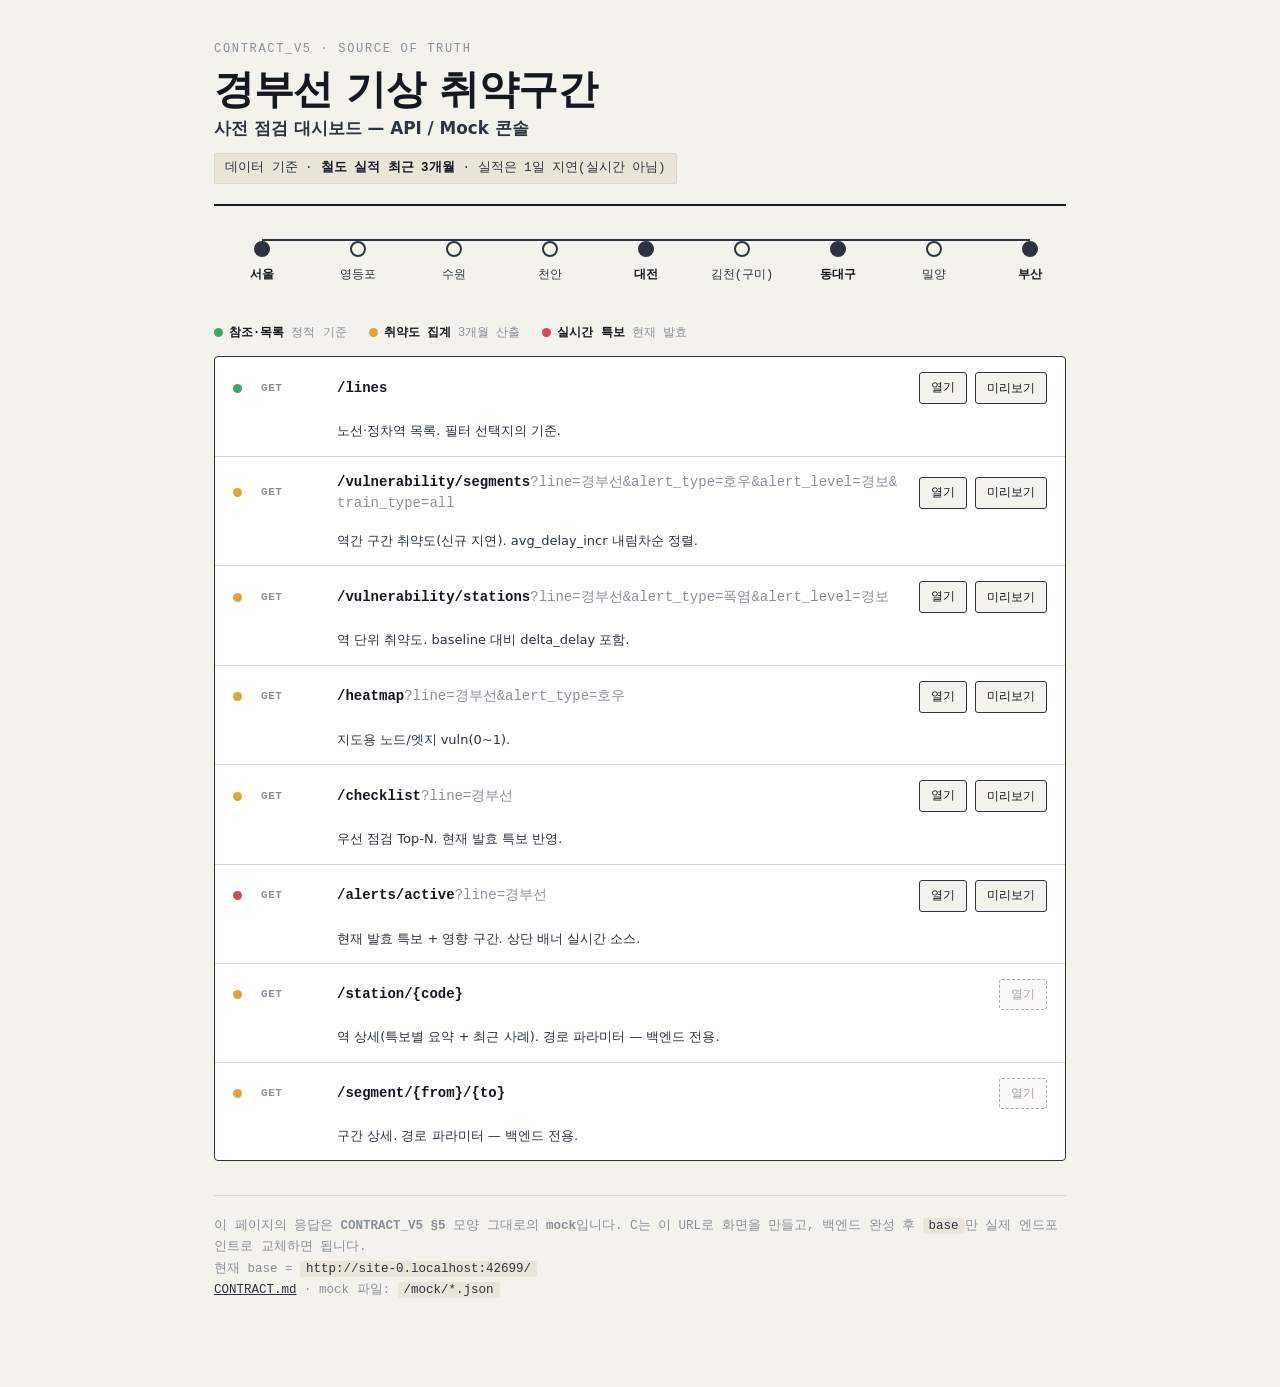
==== index.html @ 2a3124b5 "sample ui" ====
<!DOCTYPE html>
<html lang="ko">
<head>
<meta charset="UTF-8">
<meta name="viewport" content="width=device-width, initial-scale=1.0">
<title>경부선 기상 취약구간 · API / Mock 콘솔</title>
<style>
  :root{
    --paper:#f4f2ec; --ink:#14181f; --rail:#2b3440; --line-on:#d9d4c7;
    --muted:#8a9099; --hair:#dcd7cb;
    --lamp-ref:#3fa66a;   /* 참조·목록 (정적) */
    --lamp-agg:#e0a43b;   /* 취약도 집계 */
    --lamp-live:#d1495b;  /* 실시간 특보 */
    --chip:#eae5d9;
    --mono:ui-monospace,"SFMono-Regular",Menlo,Consolas,"Liberation Mono",monospace;
    --disp:"Helvetica Neue",-apple-system,BlinkMacSystemFont,"Segoe UI",system-ui,sans-serif;
  }
  *{box-sizing:border-box}
  html,body{margin:0}
  body{
    background:var(--paper); color:var(--ink);
    font-family:var(--disp);
    -webkit-font-smoothing:antialiased;
    line-height:1.5;
  }
  .wrap{max-width:900px;margin:0 auto;padding:40px 24px 80px}

  /* header */
  header{border-bottom:2px solid var(--ink);padding-bottom:20px;margin-bottom:8px}
  .eyebrow{font-family:var(--mono);font-size:12px;letter-spacing:.14em;text-transform:uppercase;color:var(--muted);margin:0 0 10px}
  h1{font-size:clamp(26px,4.5vw,40px);line-height:1.08;margin:0;font-weight:800;letter-spacing:-.01em}
  h1 small{display:block;font-size:.42em;font-weight:600;color:var(--rail);letter-spacing:0;margin-top:8px}
  .range{display:inline-flex;align-items:center;gap:8px;margin-top:16px;font-family:var(--mono);font-size:12.5px;color:var(--rail);background:var(--chip);border:1px solid var(--hair);padding:5px 10px;border-radius:2px}
  .range b{color:var(--ink)}

  /* rail strip */
  .rail{margin:26px 0 34px;overflow-x:auto;padding-bottom:6px}
  .rail-inner{display:flex;align-items:flex-start;min-width:max-content;position:relative}
  .stop{display:flex;flex-direction:column;align-items:center;width:96px;position:relative}
  .stop::before{content:"";position:absolute;top:7px;left:50%;right:-50%;height:2px;background:var(--rail)}
  .stop:last-child::before{display:none}
  .dot{width:16px;height:16px;border-radius:50%;background:var(--paper);border:2px solid var(--rail);z-index:1}
  .stop.key .dot{background:var(--rail)}
  .stop span{font-family:var(--mono);font-size:12px;margin-top:9px;white-space:nowrap;color:var(--rail)}
  .stop.key span{color:var(--ink);font-weight:700}

  /* legend */
  .legend{display:flex;flex-wrap:wrap;gap:16px 22px;margin:0 0 14px;font-family:var(--mono);font-size:12px;color:var(--muted)}
  .legend b{color:var(--ink);font-weight:600}
  .lamp{display:inline-block;width:9px;height:9px;border-radius:50%;margin-right:6px;vertical-align:middle}
  .l-ref{background:var(--lamp-ref)} .l-agg{background:var(--lamp-agg)} .l-live{background:var(--lamp-live)}

  /* board */
  .board{border:1px solid var(--rail);border-radius:4px;overflow:hidden;background:#fff}
  .row{display:grid;grid-template-columns:14px 62px 1fr auto;gap:14px;align-items:center;
       padding:15px 18px;border-bottom:1px solid var(--hair);cursor:default}
  .row:last-of-type{border-bottom:none}
  .row .lamp{margin:0}
  .method{font-family:var(--mono);font-size:11px;font-weight:700;letter-spacing:.05em;color:var(--muted)}
  .path{font-family:var(--mono);font-size:14px;font-weight:600;color:var(--ink);word-break:break-all}
  .path .q{color:var(--muted);font-weight:400}
  .desc{grid-column:3;font-size:13px;color:var(--rail);margin-top:3px}
  .actions{display:flex;gap:8px;grid-column:4;grid-row:1}
  .btn{font-family:var(--mono);font-size:12px;border:1px solid var(--rail);background:var(--paper);
       color:var(--ink);padding:6px 11px;border-radius:3px;cursor:pointer;text-decoration:none;white-space:nowrap;transition:background .12s,color .12s}
  .btn:hover{background:var(--rail);color:var(--paper)}
  .btn[disabled]{opacity:.4;cursor:not-allowed;border-style:dashed}
  .btn[disabled]:hover{background:var(--paper);color:var(--ink)}
  pre{grid-column:1/-1;margin:12px 0 0;padding:14px 16px;background:var(--ink);color:#e8eef4;
      font-family:var(--mono);font-size:12.5px;line-height:1.55;border-radius:4px;overflow-x:auto;max-height:340px}

  footer{margin-top:34px;padding-top:20px;border-top:1px solid var(--hair);font-size:12.5px;color:var(--muted);font-family:var(--mono);line-height:1.7}
  footer code{background:var(--chip);padding:1px 6px;border-radius:2px;color:var(--rail)}
  a.inline{color:var(--rail)}

  @media (max-width:640px){
    .row{grid-template-columns:14px 1fr;row-gap:8px}
    .method{grid-column:2;grid-row:1}
    .path{grid-column:1/-1;grid-row:2}
    .desc{grid-column:1/-1;grid-row:3}
    .actions{grid-column:1/-1;grid-row:4;justify-content:flex-start}
  }
  @media (prefers-reduced-motion:reduce){*{transition:none!important}}
</style>
</head>
<body>
<div class="wrap">
  <header>
    <p class="eyebrow">CONTRACT_V5 · source of truth</p>
    <h1>경부선 기상 취약구간
      <small>사전 점검 대시보드 — API / Mock 콘솔</small>
    </h1>
    <div class="range">데이터 기준 · <b>철도 실적 최근 3개월</b> · 실적은 1일 지연(실시간 아님)</div>
  </header>

  <!-- 경부선 정차역 (subject) -->
  <nav class="rail" aria-label="경부선 정차역 순서">
    <div class="rail-inner">
      <div class="stop key"><span class="dot"></span><span>서울</span></div>
      <div class="stop"><span class="dot"></span><span>영등포</span></div>
      <div class="stop"><span class="dot"></span><span>수원</span></div>
      <div class="stop"><span class="dot"></span><span>천안</span></div>
      <div class="stop key"><span class="dot"></span><span>대전</span></div>
      <div class="stop"><span class="dot"></span><span>김천(구미)</span></div>
      <div class="stop key"><span class="dot"></span><span>동대구</span></div>
      <div class="stop"><span class="dot"></span><span>밀양</span></div>
      <div class="stop key"><span class="dot"></span><span>부산</span></div>
    </div>
  </nav>

  <div class="legend">
    <span><span class="lamp l-ref"></span><b>참조·목록</b> 정적 기준</span>
    <span><span class="lamp l-agg"></span><b>취약도 집계</b> 3개월 산출</span>
    <span><span class="lamp l-live"></span><b>실시간 특보</b> 현재 발효</span>
  </div>

  <div class="board" id="board"></div>

  <footer>
    이 페이지의 응답은 <b>CONTRACT_V5 §5</b> 모양 그대로의 <b>mock</b>입니다.
    C는 이 URL로 화면을 만들고, 백엔드 완성 후 <code>base</code>만 실제 엔드포인트로 교체하면 됩니다.<br>
    현재 base = <code id="base"></code><br>
    <a class="inline" href="./CONTRACT.md">CONTRACT.md</a> · mock 파일: <code>/mock/*.json</code>
  </footer>
</div>

<script>
  const base = new URL('.', location.href).href;
  document.getElementById('base').textContent = base;

  // 램프 종류(kind)는 실제 성격을 인코딩: 참조 / 집계 / 실시간
  const endpoints = [
    { kind:'ref',  path:'/lines', mock:'lines.json',
      desc:'노선·정차역 목록. 필터 선택지의 기준.' },
    { kind:'agg',  path:'/vulnerability/segments', q:'?line=경부선&alert_type=호우&alert_level=경보&train_type=all', mock:'vulnerability_segments.json',
      desc:'역간 구간 취약도(신규 지연). avg_delay_incr 내림차순 정렬.' },
    { kind:'agg',  path:'/vulnerability/stations', q:'?line=경부선&alert_type=폭염&alert_level=경보', mock:'vulnerability_stations.json',
      desc:'역 단위 취약도. baseline 대비 delta_delay 포함.' },
    { kind:'agg',  path:'/heatmap', q:'?line=경부선&alert_type=호우', mock:'heatmap.json',
      desc:'지도용 노드/엣지 vuln(0~1).' },
    { kind:'agg',  path:'/checklist', q:'?line=경부선', mock:'checklist.json',
      desc:'우선 점검 Top-N. 현재 발효 특보 반영.' },
    { kind:'live', path:'/alerts/active', q:'?line=경부선', mock:'alerts_active.json',
      desc:'현재 발효 특보 + 영향 구간. 상단 배너 실시간 소스.' },
    { kind:'agg',  path:'/station/{code}', mock:null,
      desc:'역 상세(특보별 요약 + 최근 사례). 경로 파라미터 — 백엔드 전용.' },
    { kind:'agg',  path:'/segment/{from}/{to}', mock:null,
      desc:'구간 상세. 경로 파라미터 — 백엔드 전용.' },
  ];

  const board = document.getElementById('board');
  const lampClass = { ref:'l-ref', agg:'l-agg', live:'l-live' };

  endpoints.forEach((e,i)=>{
    const row = document.createElement('div');
    row.className = 'row';
    const q = e.q ? `<span class="q">${e.q}</span>` : '';
    const open = e.mock
      ? `<a class="btn" href="./mock/${e.mock}" target="_blank" rel="noopener">열기</a>`
      : `<button class="btn" disabled title="정적 mock 없음(경로 파라미터)">열기</button>`;
    const preview = e.mock
      ? `<button class="btn" data-i="${i}">미리보기</button>`
      : '';
    row.innerHTML = `
      <span class="lamp ${lampClass[e.kind]}"></span>
      <span class="method">GET</span>
      <span class="path">${e.path}${q}</span>
      <div class="actions">${open}${preview}</div>
      <div class="desc">${e.desc}</div>`;
    board.appendChild(row);
  });

  board.addEventListener('click', async (ev)=>{
    const btn = ev.target.closest('button[data-i]');
    if(!btn) return;
    const e = endpoints[btn.dataset.i];
    const row = btn.closest('.row');
    let pre = row.querySelector('pre');
    if(pre){ pre.remove(); btn.textContent='미리보기'; return; }
    btn.textContent='로딩…';
    try{
      const res = await fetch(`./mock/${e.mock}`);
      const json = await res.json();
      pre = document.createElement('pre');
      pre.textContent = JSON.stringify(json, null, 2);
      row.appendChild(pre);
      btn.textContent='닫기';
    }catch(err){
      pre = document.createElement('pre');
      pre.textContent = '불러오기 실패: ' + err.message + '\n로컬에서 file:// 로 열면 fetch가 막힙니다. Pages 배포 후 확인하세요.';
      row.appendChild(pre);
      btn.textContent='닫기';
    }
  });
</script>
</body>
</html>
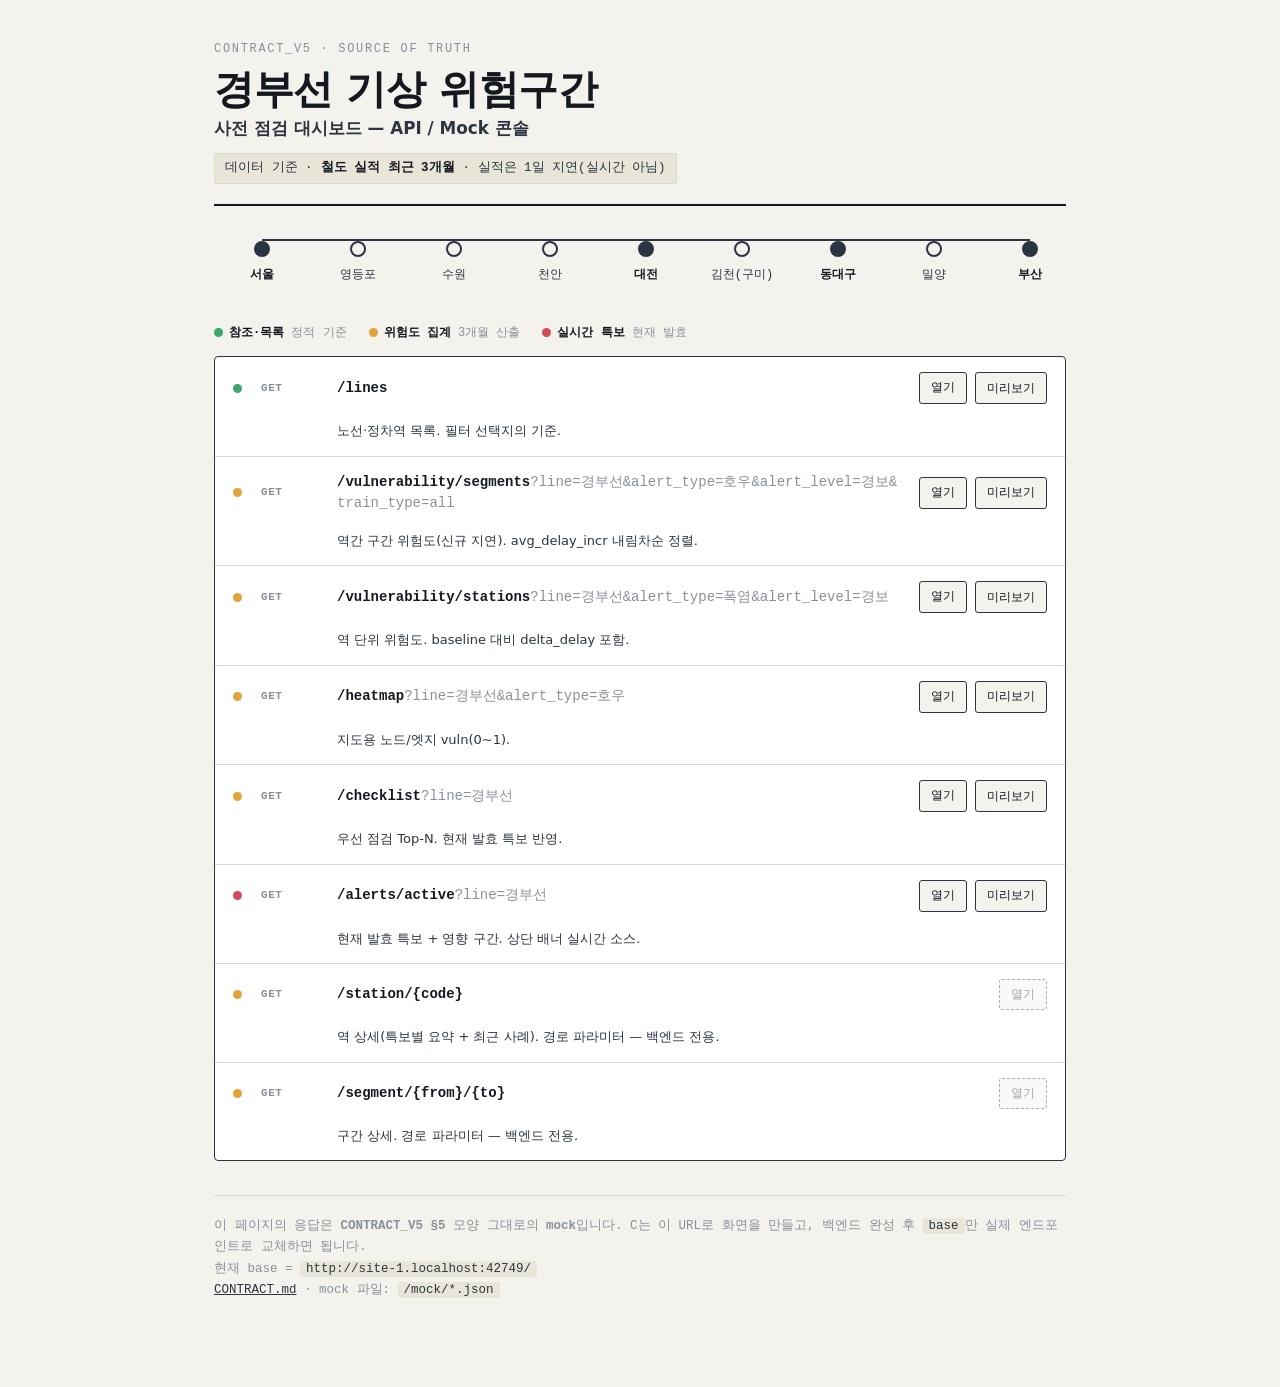
==== commit 6921771e: "refactor: 우선 점검 대상 대응 권고 제거 및 열 비율 조정, 취약을 위험으로 용어 통일" ====
--- a/index.html
+++ b/index.html
@@ -3,13 +3,13 @@
 <head>
 <meta charset="UTF-8">
 <meta name="viewport" content="width=device-width, initial-scale=1.0">
-<title>경부선 기상 취약구간 · API / Mock 콘솔</title>
+<title>경부선 기상 위험구간 · API / Mock 콘솔</title>
 <style>
   :root{
     --paper:#f4f2ec; --ink:#14181f; --rail:#2b3440; --line-on:#d9d4c7;
     --muted:#8a9099; --hair:#dcd7cb;
     --lamp-ref:#3fa66a;   /* 참조·목록 (정적) */
-    --lamp-agg:#e0a43b;   /* 취약도 집계 */
+    --lamp-agg:#e0a43b;   /* 위험도 집계 */
     --lamp-live:#d1495b;  /* 실시간 특보 */
     --chip:#eae5d9;
     --mono:ui-monospace,"SFMono-Regular",Menlo,Consolas,"Liberation Mono",monospace;
@@ -87,7 +87,7 @@
 <div class="wrap">
   <header>
     <p class="eyebrow">CONTRACT_V5 · source of truth</p>
-    <h1>경부선 기상 취약구간
+    <h1>경부선 기상 위험구간
       <small>사전 점검 대시보드 — API / Mock 콘솔</small>
     </h1>
     <div class="range">데이터 기준 · <b>철도 실적 최근 3개월</b> · 실적은 1일 지연(실시간 아님)</div>
@@ -110,7 +110,7 @@
 
   <div class="legend">
     <span><span class="lamp l-ref"></span><b>참조·목록</b> 정적 기준</span>
-    <span><span class="lamp l-agg"></span><b>취약도 집계</b> 3개월 산출</span>
+    <span><span class="lamp l-agg"></span><b>위험도 집계</b> 3개월 산출</span>
     <span><span class="lamp l-live"></span><b>실시간 특보</b> 현재 발효</span>
   </div>
 
@@ -133,9 +133,9 @@
     { kind:'ref',  path:'/lines', mock:'lines.json',
       desc:'노선·정차역 목록. 필터 선택지의 기준.' },
     { kind:'agg',  path:'/vulnerability/segments', q:'?line=경부선&alert_type=호우&alert_level=경보&train_type=all', mock:'vulnerability_segments.json',
-      desc:'역간 구간 취약도(신규 지연). avg_delay_incr 내림차순 정렬.' },
+      desc:'역간 구간 위험도(신규 지연). avg_delay_incr 내림차순 정렬.' },
     { kind:'agg',  path:'/vulnerability/stations', q:'?line=경부선&alert_type=폭염&alert_level=경보', mock:'vulnerability_stations.json',
-      desc:'역 단위 취약도. baseline 대비 delta_delay 포함.' },
+      desc:'역 단위 위험도. baseline 대비 delta_delay 포함.' },
     { kind:'agg',  path:'/heatmap', q:'?line=경부선&alert_type=호우', mock:'heatmap.json',
       desc:'지도용 노드/엣지 vuln(0~1).' },
     { kind:'agg',  path:'/checklist', q:'?line=경부선', mock:'checklist.json',
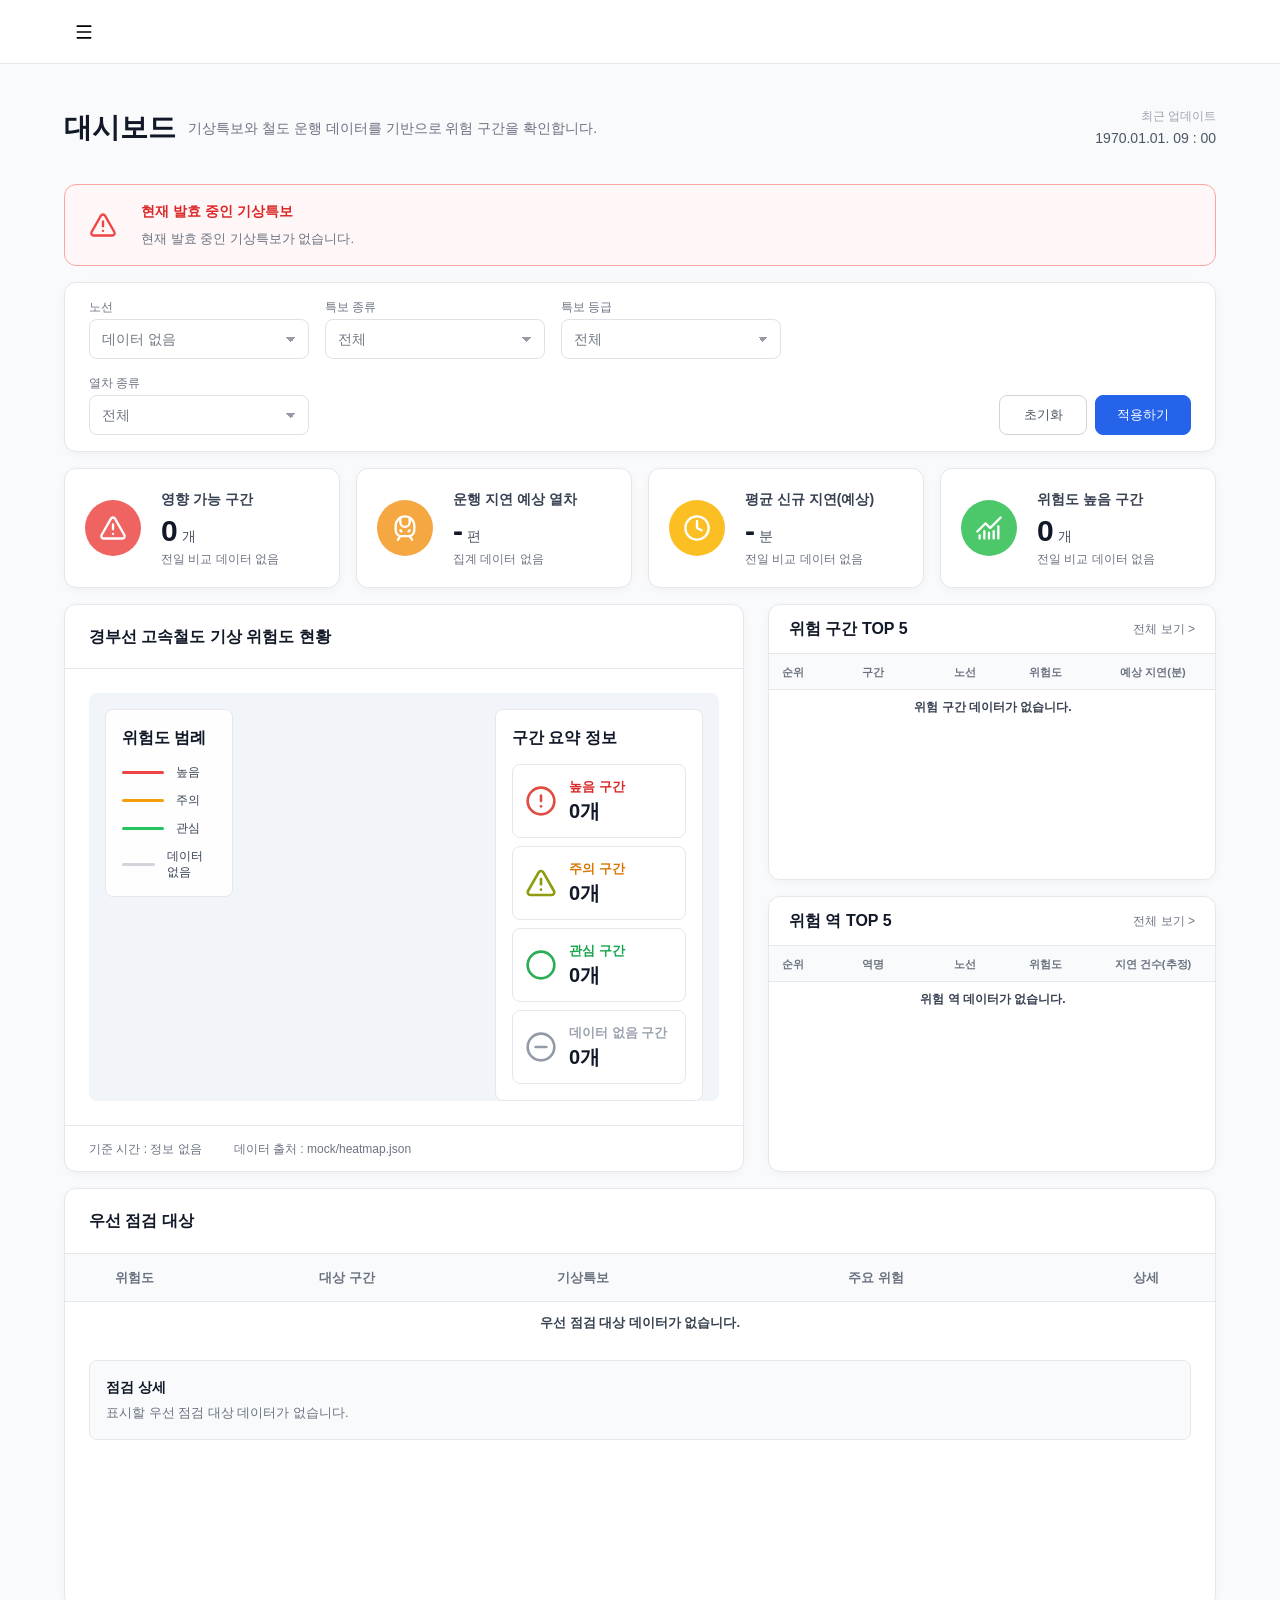
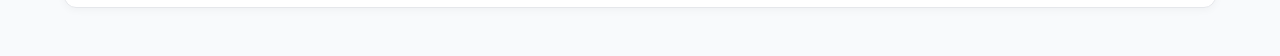
==== commit f16aef90: "feat: 루트 접속을 메인 대시보드로 연결" ====
--- a/index.html
+++ b/index.html
@@ -1,197 +1,22 @@
 <!DOCTYPE html>
 <html lang="ko">
 <head>
-<meta charset="UTF-8">
-<meta name="viewport" content="width=device-width, initial-scale=1.0">
-<title>경부선 기상 위험구간 · API / Mock 콘솔</title>
-<style>
-  :root{
-    --paper:#f4f2ec; --ink:#14181f; --rail:#2b3440; --line-on:#d9d4c7;
-    --muted:#8a9099; --hair:#dcd7cb;
-    --lamp-ref:#3fa66a;   /* 참조·목록 (정적) */
-    --lamp-agg:#e0a43b;   /* 위험도 집계 */
-    --lamp-live:#d1495b;  /* 실시간 특보 */
-    --chip:#eae5d9;
-    --mono:ui-monospace,"SFMono-Regular",Menlo,Consolas,"Liberation Mono",monospace;
-    --disp:"Helvetica Neue",-apple-system,BlinkMacSystemFont,"Segoe UI",system-ui,sans-serif;
-  }
-  *{box-sizing:border-box}
-  html,body{margin:0}
-  body{
-    background:var(--paper); color:var(--ink);
-    font-family:var(--disp);
-    -webkit-font-smoothing:antialiased;
-    line-height:1.5;
-  }
-  .wrap{max-width:900px;margin:0 auto;padding:40px 24px 80px}
-
-  /* header */
-  header{border-bottom:2px solid var(--ink);padding-bottom:20px;margin-bottom:8px}
-  .eyebrow{font-family:var(--mono);font-size:12px;letter-spacing:.14em;text-transform:uppercase;color:var(--muted);margin:0 0 10px}
-  h1{font-size:clamp(26px,4.5vw,40px);line-height:1.08;margin:0;font-weight:800;letter-spacing:-.01em}
-  h1 small{display:block;font-size:.42em;font-weight:600;color:var(--rail);letter-spacing:0;margin-top:8px}
-  .range{display:inline-flex;align-items:center;gap:8px;margin-top:16px;font-family:var(--mono);font-size:12.5px;color:var(--rail);background:var(--chip);border:1px solid var(--hair);padding:5px 10px;border-radius:2px}
-  .range b{color:var(--ink)}
-
-  /* rail strip */
-  .rail{margin:26px 0 34px;overflow-x:auto;padding-bottom:6px}
-  .rail-inner{display:flex;align-items:flex-start;min-width:max-content;position:relative}
-  .stop{display:flex;flex-direction:column;align-items:center;width:96px;position:relative}
-  .stop::before{content:"";position:absolute;top:7px;left:50%;right:-50%;height:2px;background:var(--rail)}
-  .stop:last-child::before{display:none}
-  .dot{width:16px;height:16px;border-radius:50%;background:var(--paper);border:2px solid var(--rail);z-index:1}
-  .stop.key .dot{background:var(--rail)}
-  .stop span{font-family:var(--mono);font-size:12px;margin-top:9px;white-space:nowrap;color:var(--rail)}
-  .stop.key span{color:var(--ink);font-weight:700}
-
-  /* legend */
-  .legend{display:flex;flex-wrap:wrap;gap:16px 22px;margin:0 0 14px;font-family:var(--mono);font-size:12px;color:var(--muted)}
-  .legend b{color:var(--ink);font-weight:600}
-  .lamp{display:inline-block;width:9px;height:9px;border-radius:50%;margin-right:6px;vertical-align:middle}
-  .l-ref{background:var(--lamp-ref)} .l-agg{background:var(--lamp-agg)} .l-live{background:var(--lamp-live)}
-
-  /* board */
-  .board{border:1px solid var(--rail);border-radius:4px;overflow:hidden;background:#fff}
-  .row{display:grid;grid-template-columns:14px 62px 1fr auto;gap:14px;align-items:center;
-       padding:15px 18px;border-bottom:1px solid var(--hair);cursor:default}
-  .row:last-of-type{border-bottom:none}
-  .row .lamp{margin:0}
-  .method{font-family:var(--mono);font-size:11px;font-weight:700;letter-spacing:.05em;color:var(--muted)}
-  .path{font-family:var(--mono);font-size:14px;font-weight:600;color:var(--ink);word-break:break-all}
-  .path .q{color:var(--muted);font-weight:400}
-  .desc{grid-column:3;font-size:13px;color:var(--rail);margin-top:3px}
-  .actions{display:flex;gap:8px;grid-column:4;grid-row:1}
-  .btn{font-family:var(--mono);font-size:12px;border:1px solid var(--rail);background:var(--paper);
-       color:var(--ink);padding:6px 11px;border-radius:3px;cursor:pointer;text-decoration:none;white-space:nowrap;transition:background .12s,color .12s}
-  .btn:hover{background:var(--rail);color:var(--paper)}
-  .btn[disabled]{opacity:.4;cursor:not-allowed;border-style:dashed}
-  .btn[disabled]:hover{background:var(--paper);color:var(--ink)}
-  pre{grid-column:1/-1;margin:12px 0 0;padding:14px 16px;background:var(--ink);color:#e8eef4;
-      font-family:var(--mono);font-size:12.5px;line-height:1.55;border-radius:4px;overflow-x:auto;max-height:340px}
-
-  footer{margin-top:34px;padding-top:20px;border-top:1px solid var(--hair);font-size:12.5px;color:var(--muted);font-family:var(--mono);line-height:1.7}
-  footer code{background:var(--chip);padding:1px 6px;border-radius:2px;color:var(--rail)}
-  a.inline{color:var(--rail)}
-
-  @media (max-width:640px){
-    .row{grid-template-columns:14px 1fr;row-gap:8px}
-    .method{grid-column:2;grid-row:1}
-    .path{grid-column:1/-1;grid-row:2}
-    .desc{grid-column:1/-1;grid-row:3}
-    .actions{grid-column:1/-1;grid-row:4;justify-content:flex-start}
-  }
-  @media (prefers-reduced-motion:reduce){*{transition:none!important}}
-</style>
+  <meta charset="UTF-8">
+  <meta name="viewport" content="width=device-width, initial-scale=1.0">
+  <meta http-equiv="refresh" content="0; url=./frontend/dashboard.html">
+  <link rel="canonical" href="./frontend/dashboard.html">
+  <title>대시보드로 이동 중</title>
+  <script>
+    const dashboardUrl = new URL("./frontend/dashboard.html", window.location.href);
+    dashboardUrl.search = window.location.search;
+    dashboardUrl.hash = window.location.hash;
+    window.location.replace(dashboardUrl);
+  </script>
 </head>
 <body>
-<div class="wrap">
-  <header>
-    <p class="eyebrow">CONTRACT_V5 · source of truth</p>
-    <h1>경부선 기상 위험구간
-      <small>사전 점검 대시보드 — API / Mock 콘솔</small>
-    </h1>
-    <div class="range">데이터 기준 · <b>철도 실적 최근 3개월</b> · 실적은 1일 지연(실시간 아님)</div>
-  </header>
-
-  <!-- 경부선 정차역 (subject) -->
-  <nav class="rail" aria-label="경부선 정차역 순서">
-    <div class="rail-inner">
-      <div class="stop key"><span class="dot"></span><span>서울</span></div>
-      <div class="stop"><span class="dot"></span><span>영등포</span></div>
-      <div class="stop"><span class="dot"></span><span>수원</span></div>
-      <div class="stop"><span class="dot"></span><span>천안</span></div>
-      <div class="stop key"><span class="dot"></span><span>대전</span></div>
-      <div class="stop"><span class="dot"></span><span>김천(구미)</span></div>
-      <div class="stop key"><span class="dot"></span><span>동대구</span></div>
-      <div class="stop"><span class="dot"></span><span>밀양</span></div>
-      <div class="stop key"><span class="dot"></span><span>부산</span></div>
-    </div>
-  </nav>
-
-  <div class="legend">
-    <span><span class="lamp l-ref"></span><b>참조·목록</b> 정적 기준</span>
-    <span><span class="lamp l-agg"></span><b>위험도 집계</b> 3개월 산출</span>
-    <span><span class="lamp l-live"></span><b>실시간 특보</b> 현재 발효</span>
-  </div>
-
-  <div class="board" id="board"></div>
-
-  <footer>
-    이 페이지의 응답은 <b>CONTRACT_V5 §5</b> 모양 그대로의 <b>mock</b>입니다.
-    C는 이 URL로 화면을 만들고, 백엔드 완성 후 <code>base</code>만 실제 엔드포인트로 교체하면 됩니다.<br>
-    현재 base = <code id="base"></code><br>
-    <a class="inline" href="./CONTRACT.md">CONTRACT.md</a> · mock 파일: <code>/mock/*.json</code>
-  </footer>
-</div>
-
-<script>
-  const base = new URL('.', location.href).href;
-  document.getElementById('base').textContent = base;
-
-  // 램프 종류(kind)는 실제 성격을 인코딩: 참조 / 집계 / 실시간
-  const endpoints = [
-    { kind:'ref',  path:'/lines', mock:'lines.json',
-      desc:'노선·정차역 목록. 필터 선택지의 기준.' },
-    { kind:'agg',  path:'/vulnerability/segments', q:'?line=경부선&alert_type=호우&alert_level=경보&train_type=all', mock:'vulnerability_segments.json',
-      desc:'역간 구간 위험도(신규 지연). avg_delay_incr 내림차순 정렬.' },
-    { kind:'agg',  path:'/vulnerability/stations', q:'?line=경부선&alert_type=폭염&alert_level=경보', mock:'vulnerability_stations.json',
-      desc:'역 단위 위험도. baseline 대비 delta_delay 포함.' },
-    { kind:'agg',  path:'/heatmap', q:'?line=경부선&alert_type=호우', mock:'heatmap.json',
-      desc:'지도용 노드/엣지 vuln(0~1).' },
-    { kind:'agg',  path:'/checklist', q:'?line=경부선', mock:'checklist.json',
-      desc:'우선 점검 Top-N. 현재 발효 특보 반영.' },
-    { kind:'live', path:'/alerts/active', q:'?line=경부선', mock:'alerts_active.json',
-      desc:'현재 발효 특보 + 영향 구간. 상단 배너 실시간 소스.' },
-    { kind:'agg',  path:'/station/{code}', mock:null,
-      desc:'역 상세(특보별 요약 + 최근 사례). 경로 파라미터 — 백엔드 전용.' },
-    { kind:'agg',  path:'/segment/{from}/{to}', mock:null,
-      desc:'구간 상세. 경로 파라미터 — 백엔드 전용.' },
-  ];
-
-  const board = document.getElementById('board');
-  const lampClass = { ref:'l-ref', agg:'l-agg', live:'l-live' };
-
-  endpoints.forEach((e,i)=>{
-    const row = document.createElement('div');
-    row.className = 'row';
-    const q = e.q ? `<span class="q">${e.q}</span>` : '';
-    const open = e.mock
-      ? `<a class="btn" href="./mock/${e.mock}" target="_blank" rel="noopener">열기</a>`
-      : `<button class="btn" disabled title="정적 mock 없음(경로 파라미터)">열기</button>`;
-    const preview = e.mock
-      ? `<button class="btn" data-i="${i}">미리보기</button>`
-      : '';
-    row.innerHTML = `
-      <span class="lamp ${lampClass[e.kind]}"></span>
-      <span class="method">GET</span>
-      <span class="path">${e.path}${q}</span>
-      <div class="actions">${open}${preview}</div>
-      <div class="desc">${e.desc}</div>`;
-    board.appendChild(row);
-  });
-
-  board.addEventListener('click', async (ev)=>{
-    const btn = ev.target.closest('button[data-i]');
-    if(!btn) return;
-    const e = endpoints[btn.dataset.i];
-    const row = btn.closest('.row');
-    let pre = row.querySelector('pre');
-    if(pre){ pre.remove(); btn.textContent='미리보기'; return; }
-    btn.textContent='로딩…';
-    try{
-      const res = await fetch(`./mock/${e.mock}`);
-      const json = await res.json();
-      pre = document.createElement('pre');
-      pre.textContent = JSON.stringify(json, null, 2);
-      row.appendChild(pre);
-      btn.textContent='닫기';
-    }catch(err){
-      pre = document.createElement('pre');
-      pre.textContent = '불러오기 실패: ' + err.message + '\n로컬에서 file:// 로 열면 fetch가 막힙니다. Pages 배포 후 확인하세요.';
-      row.appendChild(pre);
-      btn.textContent='닫기';
-    }
-  });
-</script>
+  <p>
+    대시보드로 이동 중입니다.
+    자동으로 이동하지 않으면 <a href="./frontend/dashboard.html">대시보드 열기</a>를 선택하세요.
+  </p>
 </body>
 </html>
